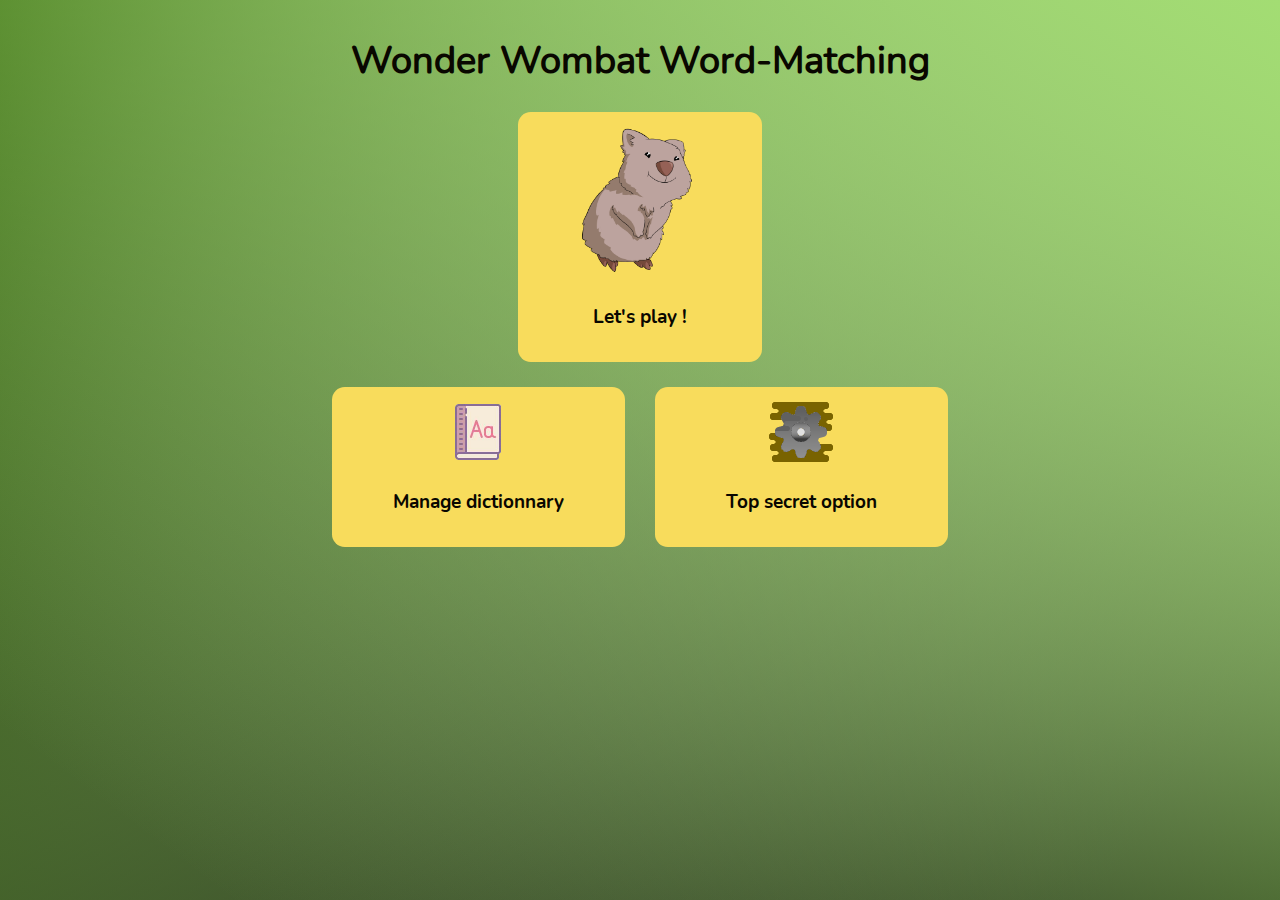
==== index.html @ 824baede "Ajout de la sélection des themes" ====
<!doctype html>
<html lang="en">
<head>
    <meta charset="utf-8">
    <title>Wonder Wombat Word-Matching</title>
    <link rel="stylesheet" href="css/style.css">
    <link rel="icon" href="favicon.ico" type="image/x-icon"/>  
    <link rel="apple-touch-icon" href="images/favicon.ico">   
    <meta name="theme-color" content="white"/>  
    <meta name="apple-mobile-web-app-capable" content="yes">  
    <meta name="apple-mobile-web-app-status-bar-style" content="black"> 
    <meta name="apple-mobile-web-app-title" content="Wonder Wombat Word-Matching"> 
    <meta name="msapplication-TileImage" content="images/favicon.ico">  
    <meta name="msapplication-TileColor" content="#FFFFFF">
    <meta name="viewport" content="width=device-width, initial-scale=1.0">
    <link rel="manifest" href="/manifest.json">
<body class="fullscreen">
    

<!-- <header><h1 tabindex="0" id="title">New Albums this week</h1></header> -->

    <!-- <div class = "board">
        <table id = "cards_">
            <tbody id = "cards">   
            </tbody>
        </table>    
    </div> -->

    <div class="centered">
        <div class = "menu">
            <h1 tabindex="0" id="title">Wonder Wombat Word-Matching</h1>
            <!-- <button class="button" onclick = window.location.href = https://www.youtube.com/watch?v=dQw4w9WgXcQ&#39;'>- -->
            <button class="button" onclick = "open('pages/setup_game.html', '_self','resizable,location,menubar,toolbar,scrollbars,status');">
                <img id = "btn-img" src="images/anglais.png" />
                <p id="btn-title">Let's play !</p>
            </button><br>
            <div class="btn-group" style="width:100%">
                <button class="button" style="width:33.3%" onclick= "open('pages/dictionnaire.html', '_self','resizable,location,menubar,toolbar,scrollbars,status');">
                    <img id = "btn-img-2" src="images/dico.png" />
                    <p id = "btn-title">Manage dictionnary</p>
                </button>
                <button class="button" style="width:33.3%" onclick = "open('pages/parametre.html', '_self','resizable,location,menubar,toolbar,scrollbars,status');">
                    <img id = "btn-img-2" src="images/settings1.png" />
                    <p id = "btn-title"> Top secret option </p>
                </button>
            </div>
            </button>
        </div>
    </div>

    <script src="js/main.js"></script>
    <!-- <script src="js/board.js"></script> -->
</body>
---- css/style.css ----
@font-face {
    font-family:    Nunito;
    src:            url(../fonts/Nunito/Nunito-Regular.ttf);
}

@font-face {
    font-family:    Nunito;
    src:            url(../fonts/Nunito/Nunito-Bold.ttf);
    font-weight:    300;
}



body {
  --green-darker: #060C00;  
  --green-dark: #295802;
  --green-normal: #62A12D;
  --green-light: #A3DD73;
  --green-lighter: #E2FACE;
  --brown-darker: #090700;
  --brown-dark: #625102;
  --brown-normal: #B59E32;
  --brown-light: #F8DC5C;
  --brown-lighter: #FFF9BD;


  text-align: center;
  font-family: Nunito;
  color: var(--brown-darker);
  /* background: var(--green-normal); */
  background:     
    linear-gradient(217deg, var(--green-light), rgba(255,0,0,0.0) 90.71%),
    linear-gradient(127deg, var(--green-dark), rgba(0,255,0,0) 90.71%),
    linear-gradient(336deg, var(--green-darker), rgba(0,0,255,0) 90.71%);
  background-repeat: no-repeat;
  background-attachment: fixed;
}

.card {
  /* display: table-row; */
  /* flex-direction: column; */

  /* margin: 10% auto; */

  border: solid var(--green-dark);
  cursor: pointer;
  text-align: center;
  -webkit-transition: transform 0.6s;
  transform-style: preserve-3d;
  transition: 0.5s;
  -webkit-transition: 0.5s;
  position:relative;
  transition: transform 0.6s;
  -webkit-transition: transform 0.6s;
}

.card:after{
  content: "";
  display: block;
  /* padding-bottom: 100%; */
}

.card_front:hover {
  /* border: solid black; */
  background-color: var(--green-normal)
}

/*.card_content {
  width: 100%;
  background: red;
  padding-bottom: 100%;
  position: relative;
}*/

.card.flip {
    transform: rotateY(180deg);
    -webkit-transform: rotateY(180deg);
  }

.card_front,
.card_back {
  -webkit-backface-visibility: hidden;
  backface-visibility: hidden;
  display: flex;
  flex-direction: column;
  justify-content: center;
}
.card_front {
  background-color: var(--brown-normal);
  transform: rotateX(0deg);
  height: 100%;
  -webkit-transform: rotateX(0deg);
  position: absolute;
}

.card_back {
  transform: rotateY(180deg);
  -webkit-transform: rotateY(180deg);
  background: var(--green-normal);
  text-align: center;

  right: 0;
  left: 0;
  height: 100%;
  width: 100%;
  margin: auto;
}

.card_image {
  display: block;
  /* width: 50%; */
  max-width: 100%;
  max-height: 100%;
  overflow: hidden;
  height: auto;
  margin-left: auto;
  margin-right: auto;
  margin-top: 5%;
  margin-bottom: 5%;
}

.card_flag {
  display: block;
  width: 4vw;
  height: auto;

  /* background-color: grey; */

  margin-top: 5%;
  margin-left: 5%;
  margin-bottom: 2%;
}

.card_word {
  /* height: 100%; */
  /* background-color: green; */
  font-size: 1.6vw;
  font-family: Nunito;
  font-weight: 300;
  padding: 5%;
  word-wrap: normal;
  margin: auto;
  max-width: 14.5vw;
  min-width: 14.5vw;
  max-height: 6.8vw;
  min-height: 6.8vw;
  text-transform: capitalize;
}

#cards_ {
  width: 60%;
  margin: auto;
}

.board {
  width: 100%;
}

.card_box {
  /* background-color: yellow; */
  margin: auto;
  /* max-height: 10vh; */
  overflow: hidden;
}

.centered {
  text-align: center;
}

/*@media (min-width: 10px) {
  .card {
    width: 15%;
  }
}*/

.menu {
    /* background-color: var(--brown-light); */
    border-radius: 1vw;
    margin: auto 15vw;
    padding-top: 1vw;
}
#title {
    font-size: 3vw;
    margin: 1vw;
}

.button, .button-return {
    display: inline-block;
    padding: 1vw 1.5vw;
    font-size: 100%;
    font-family: Nunito;
    cursor: pointer;
    text-align: center;
    background-color: var(--brown-light);
    border: none;
    border-radius: 1vw;
    box-shadow: 0 10% #999;
    outline:none;
    margin: 1vw;
    color: var(--brown-darker);
}

.button-return {
  width: 15vw;
  text-align: center;
  font-size: 2vw;
}

.welldone {
  font-size: 2vw;
}

#btn-title {
    font-weight: 300;
    font-size: 1.5vw;
}

#btn-img {
    width: auto;
    height: 12vw;
    margin: auto 2vw;
}

#btn-img-2 {
  width: auto;
  height: 5vw;
  margin: auto 2vw;
}

.button:hover, .button-return:hover {background-color: var(--brown-normal)}

.button:active, .button-return:active {
    background-color: var(--brown-dark);
    box-shadow: 0 50% #666;
    transform: translateY(3%);
}

.page-gauche, .page-droite, .page-centre {
  width: 33%;
}

.score-panel {
  background-color: var(--brown-light);
  border: none;
  border-radius: 1vw;
  width: 10vw;
  margin: auto;
  padding: 0.3vw 0;
  font-size: 1.3vw;
}

#score {
  font-family: Nunito;
  font-weight: 300;
}

.button-return {
  font-size: 1.3vw;
  font-family: Nunito;
  font-weight: 300;
}

.victory-img {
  width: 15vw;
  height: auto;
}

.table-words {
  background: var(--brown-light);
  border-radius: 1vw;
  margin: auto;
  width: 50%;
  text-transform: capitalize;
  padding: 1vw;
}

.table-words th {
  /* background-color: red; */
  padding: 0.3vw;
  /* border-radius: 1vw; */
  font-size: 2vw;
}

.table-words th, td {
  /* background-color: red; */
  padding: 0.3vw;
  font-size: 1.2vw;
  /* border-radius: 1vw; */
}

select {
  /* // A reset of styles, including removing the default dropdown arrow */
  appearance: none;
  /* // Additional resets for further consistency */
  background-color: transparent;
  border: none;
  padding: 0 1em 0 0;
  margin: 0;
  /* width: 100%; */
  font-family: inherit;
  font-size: inherit;
  cursor: inherit;
  line-height: inherit;
  outline: none;
}

.theme-menu {
  width: 15vw;
  /* min-width: 15ch;
  max-width: 30ch; */
  margin: auto;
  border-radius: 0.25em;
  padding: 0.25em 0.5em;
  font-size: 1.5vw;
  cursor: pointer;
  line-height: 1.1;
  /* background-color: #fff; */
  /* background-image: linear-gradient(to top, #f9f9f9, #fff 33%); */
  display: grid;
  grid-template-areas: "select";
  align-items: center;
}

.theme-selector {
  background-color: var(--brown-light);
  padding: 0.5vw;
  border-radius: 1vw;
  /* width: 10vw; */
}

.theme-menu::after {
  content: "";
  width: 0.8em;
  height: 0.5em;
  margin: 0.5vw;
  background-color: var(--brown-dark);
  clip-path: polygon(100% 0%, 0 0%, 50% 100%);
  justify-self: end;
}

.theme-menu::-ms-expand {
  display: none;
}

select,
.theme-menu:after {
  grid-area: select;
}

.addWord {
  font-family: Nunito;
  font-size: 1.5vw;
}

.sai-input {
  margin: 1vw;
}

.lab-left {
  left: 0;
  right: auto;
}

input {
  border-radius: 1vw;
  background-color: var(--brown-light);
  border : solid transparent;
  width: 15vw;
  height: 2vw;
  margin: 0.2vw;
}
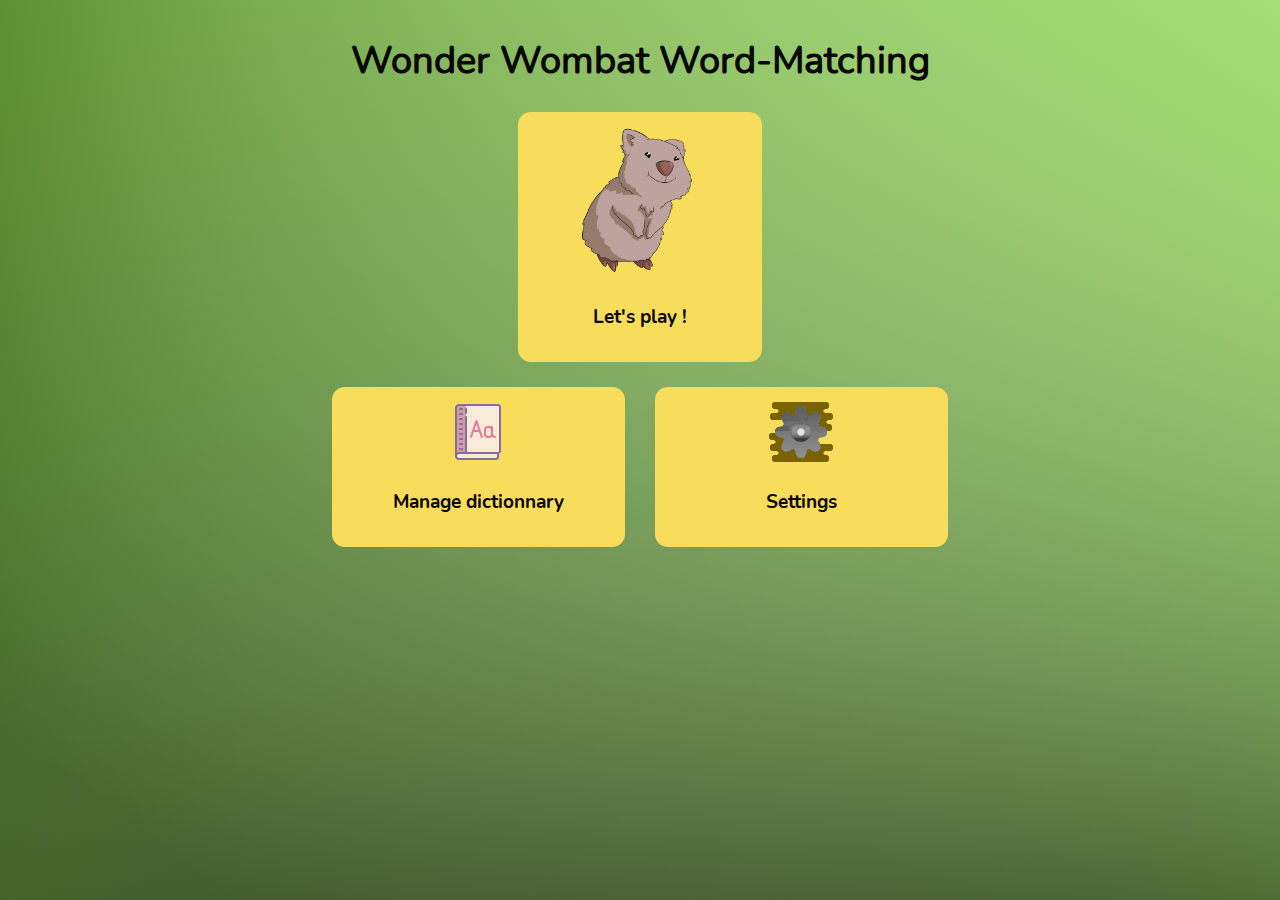
==== commit 67ca3a01: "essaie liaison" ====
--- a/index.html
+++ b/index.html
@@ -30,7 +30,7 @@
         <div class = "menu">
             <h1 tabindex="0" id="title">Wonder Wombat Word-Matching</h1>
             <!-- <button class="button" onclick = window.location.href = https://www.youtube.com/watch?v=dQw4w9WgXcQ&#39;'>- -->
-            <button class="button" onclick = "open('pages/setup_game.html', '_self','resizable,location,menubar,toolbar,scrollbars,status');">
+            <button class="button" onclick = "open('pages/board.html', '_self','resizable,location,menubar,toolbar,scrollbars,status');">
                 <img id = "btn-img" src="images/anglais.png" />
                 <p id="btn-title">Let's play !</p>
             </button><br>
@@ -41,13 +41,13 @@
                 </button>
                 <button class="button" style="width:33.3%" onclick = "open('pages/parametre.html', '_self','resizable,location,menubar,toolbar,scrollbars,status');">
                     <img id = "btn-img-2" src="images/settings1.png" />
-                    <p id = "btn-title"> Top secret option </p>
+                    <p id = "btn-title"> Settings </p>
                 </button>
             </div>
             </button>
         </div>
     </div>
-
+    <script src="../js/localStorageArray.js"></script>
     <script src="js/main.js"></script>
     <!-- <script src="js/board.js"></script> -->
 </body>
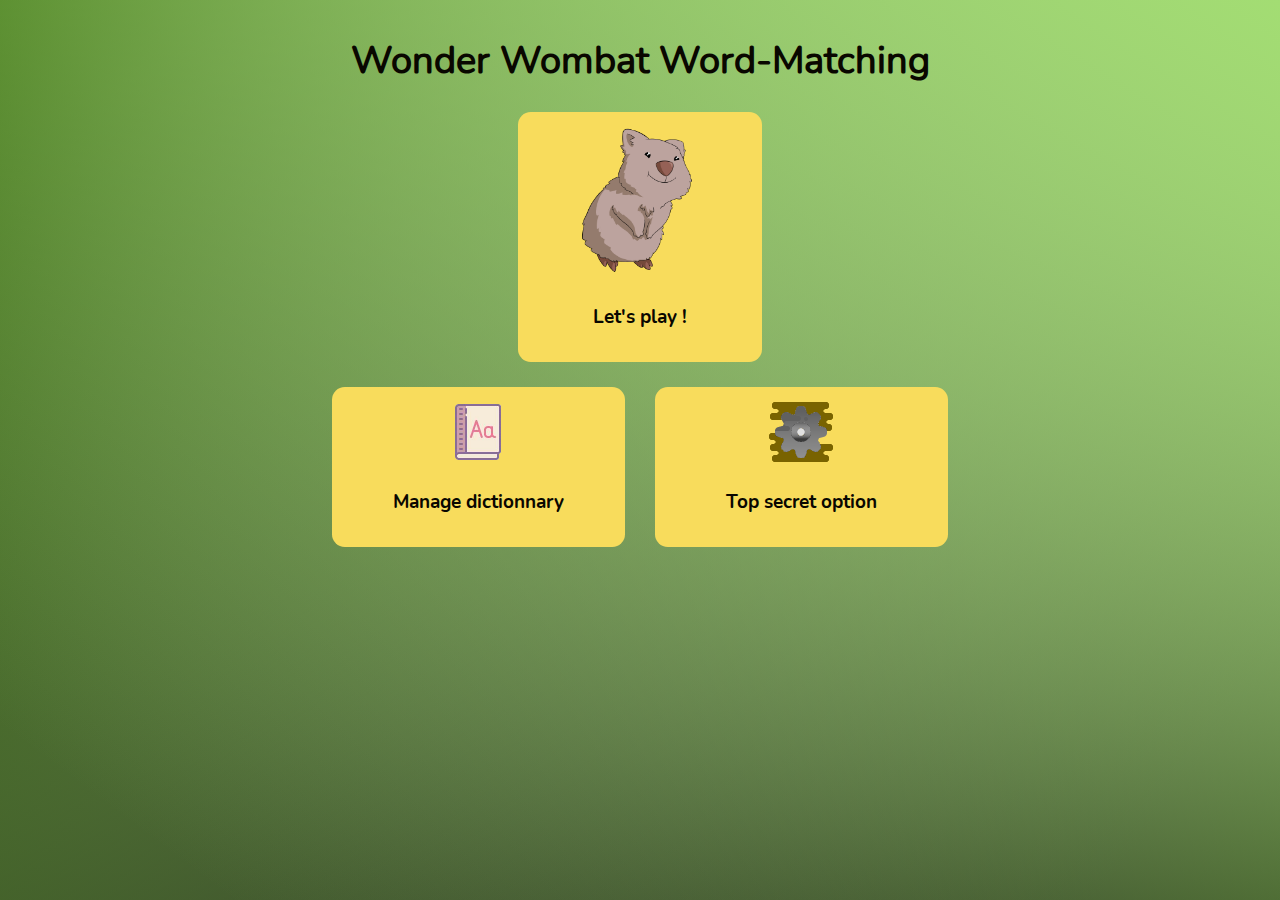
==== commit f85a916a: "Merge branch 'main' of https://github.com/Madmat3/Madmat3.github.io into main" ====
--- a/index.html
+++ b/index.html
@@ -30,7 +30,7 @@
         <div class = "menu">
             <h1 tabindex="0" id="title">Wonder Wombat Word-Matching</h1>
             <!-- <button class="button" onclick = window.location.href = https://www.youtube.com/watch?v=dQw4w9WgXcQ&#39;'>- -->
-            <button class="button" onclick = "open('pages/board.html', '_self','resizable,location,menubar,toolbar,scrollbars,status');">
+            <button class="button" onclick = "open('pages/setup_game.html', '_self','resizable,location,menubar,toolbar,scrollbars,status');">
                 <img id = "btn-img" src="images/anglais.png" />
                 <p id="btn-title">Let's play !</p>
             </button><br>
@@ -41,7 +41,7 @@
                 </button>
                 <button class="button" style="width:33.3%" onclick = "open('pages/parametre.html', '_self','resizable,location,menubar,toolbar,scrollbars,status');">
                     <img id = "btn-img-2" src="images/settings1.png" />
-                    <p id = "btn-title"> Settings </p>
+                    <p id = "btn-title"> Top secret option </p>
                 </button>
             </div>
             </button>
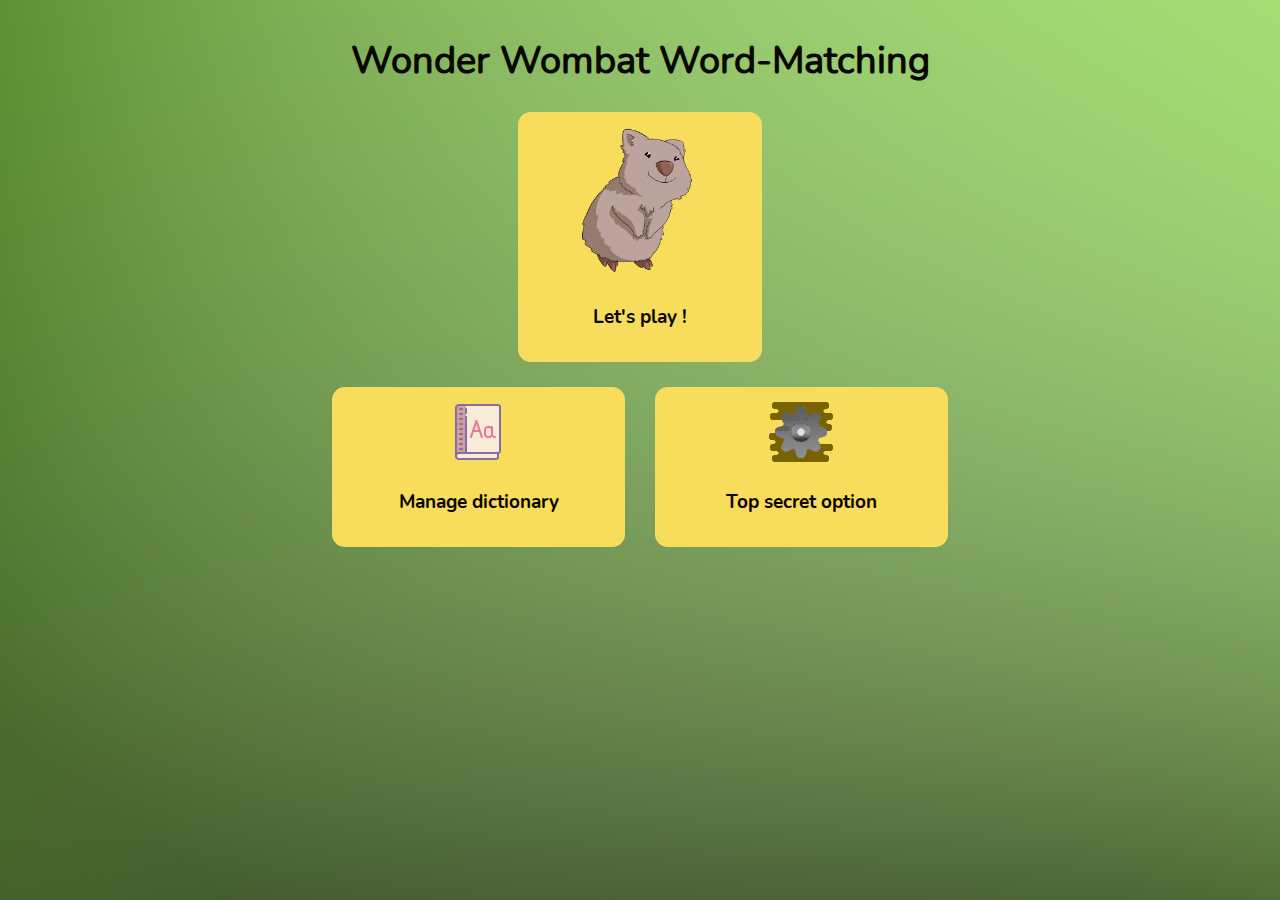
==== commit 29872a61: "fix typo 2" ====
--- a/index.html
+++ b/index.html
@@ -30,16 +30,16 @@
         <div class = "menu">
             <h1 tabindex="0" id="title">Wonder Wombat Word-Matching</h1>
             <!-- <button class="button" onclick = window.location.href = https://www.youtube.com/watch?v=dQw4w9WgXcQ&#39;'>- -->
-            <button class="button" onclick = "open('pages/setup_game.html', '_self','resizable,location,menubar,toolbar,scrollbars,status');">
+            <button class="button" onclick = "open('pages/board.html', '_self','resizable,location,menubar,toolbar,scrollbars,status');">
                 <img id = "btn-img" src="images/anglais.png" />
                 <p id="btn-title">Let's play !</p>
             </button><br>
             <div class="btn-group" style="width:100%">
                 <button class="button" style="width:33.3%" onclick= "open('pages/dictionnaire.html', '_self','resizable,location,menubar,toolbar,scrollbars,status');">
                     <img id = "btn-img-2" src="images/dico.png" />
-                    <p id = "btn-title">Manage dictionnary</p>
+                    <p id = "btn-title">Manage dictionary</p>
                 </button>
-                <button class="button" style="width:33.3%" onclick = "open('pages/parametre.html', '_self','resizable,location,menubar,toolbar,scrollbars,status');">
+                <button class="button" style="width:33.3%" onclick = "open('https://www.youtube.com/watch?v=oyFRot1i0CQ', '_self','resizable,location,menubar,toolbar,scrollbars,status');">
                     <img id = "btn-img-2" src="images/settings1.png" />
                     <p id = "btn-title"> Top secret option </p>
                 </button>
